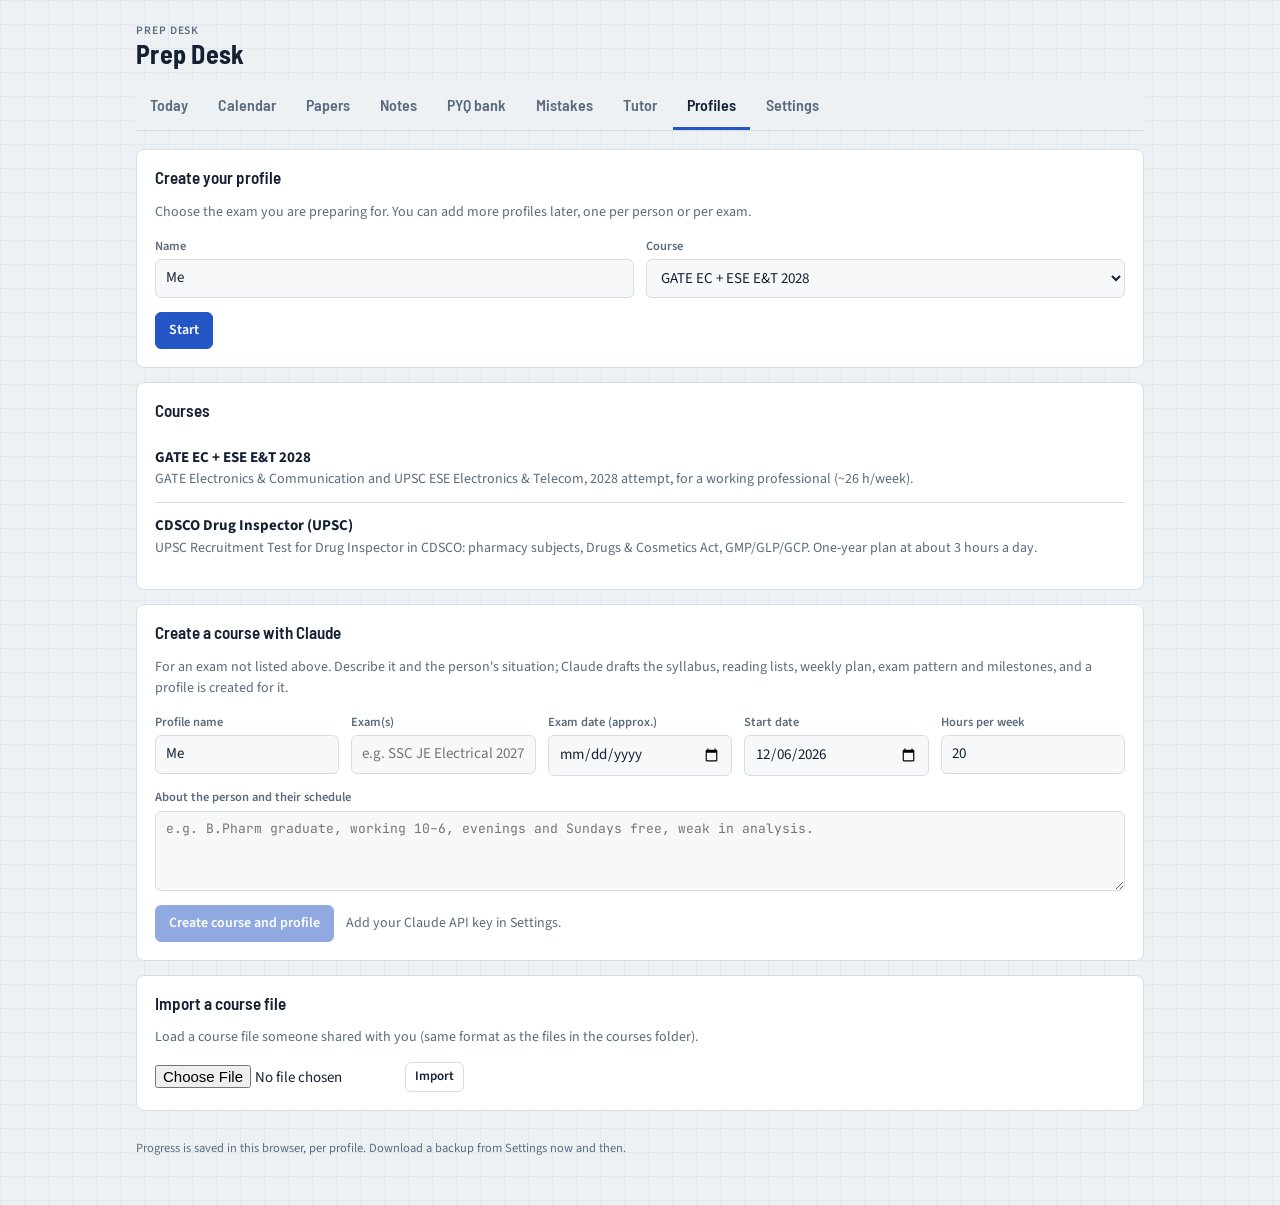
==== index.html @ 65c8bf04 "Prep Desk: exam-prep planner with profiles, two courses, ponytail and graphify - Static app (index.h" ====
<!doctype html>
<html lang="en">
<head>
<meta charset="utf-8">
<meta name="viewport" content="width=device-width,initial-scale=1,viewport-fit=cover">
<title>Prep Desk</title>
<meta name="description" content="Exam prep planner with daily study links, no-repeat weekend papers, PYQ bank, subject notes and an AI tutor.">
<meta name="color-scheme" content="light dark">
<link rel="icon" href="data:image/svg+xml,%3Csvg xmlns='http://www.w3.org/2000/svg' viewBox='0 0 32 32'%3E%3Crect width='32' height='32' rx='7' fill='%232457c5'/%3E%3Cpath d='M8 9h16M8 16h16M8 23h10' stroke='white' stroke-width='3' stroke-linecap='round'/%3E%3C/svg%3E">
<link rel="preconnect" href="https://fonts.googleapis.com">
<link rel="preconnect" href="https://fonts.gstatic.com" crossorigin>
<link rel="stylesheet" href="https://fonts.googleapis.com/css2?family=Barlow+Semi+Condensed:wght@500;600;700&family=Source+Sans+3:wght@400;600;700&family=JetBrains+Mono:wght@500&display=swap">
<style>html{-webkit-text-size-adjust:100%}body{margin:0}[hidden]{display:none!important}img{max-width:100%}:root{padding-top:env(safe-area-inset-top,0px);padding-bottom:env(safe-area-inset-bottom,0px)}</style>
<link rel="stylesheet" href="styles.css">
</head>
<body>
<div class="wrap">
  <header class="top">
    <div>
      <div class="label">Prep Desk</div>
      <h1 id="coursename">Prep Desk</h1>
      <div class="sync" id="sync">Loading…</div>
    </div>
    <div class="topright"><div class="profbar" id="profbar"></div><div class="countdowns" id="countdowns"></div></div>
  </header>
  <nav class="tabs" role="tablist" id="tabs">
    <button role="tab" data-tab="today" aria-selected="true">Today</button>
    <button role="tab" data-tab="calendar" aria-selected="false">Calendar</button>
    <button role="tab" data-tab="papers" aria-selected="false">Papers</button>
    <button role="tab" data-tab="notes" aria-selected="false">Notes</button>
    <button role="tab" data-tab="bank" aria-selected="false">PYQ bank</button>
    <button role="tab" data-tab="mistakes" aria-selected="false">Mistakes</button>
    <button role="tab" data-tab="tutor" aria-selected="false">Tutor</button>
    <button role="tab" data-tab="courses" aria-selected="false">Profiles</button>
    <button role="tab" data-tab="settings" aria-selected="false">Settings</button>
  </nav>
  <main id="view"><div class="empty">Loading your course…</div></main>
  <footer>Progress is saved in this browser, per profile. Download a backup from Settings now and then.</footer>
</div>
<div class="toast" id="toast" role="status" hidden></div>
<script src="store.js"></script>
<script src="app.js"></script>
</body>
</html>
---- styles.css ----
/* Prep Desk — engineering-notebook look: sticky tab strip over one working column, graph-paper ground, white sheets for tasks */
:root{
  --bg:#eef1f4; --surface:#ffffff; --surface2:#f6f8fa; --ink:#142133; --muted:#5a6b7d; --line:#d6dde5;
  --accent:#2457c5; --accent-soft:rgba(36,87,197,.10); --accent-ink:#ffffff;
  --test:#b85a1a; --test-soft:rgba(184,90,26,.11); --ok:#2b7d47; --ok-soft:rgba(43,125,71,.12); --bad:#b83434; --bad-soft:rgba(184,52,52,.10);
  --grid:rgba(36,87,197,.055);
  --c1:#2457c5; --c2:#0f8a8a; --c3:#7a4cc2; --c4:#b8861a; --c5:#c2482f; --c6:#3d8a2f; --c7:#b33a7a; --c8:#4a6a8f;
  --f-display:"Barlow Semi Condensed","Arial Narrow",system-ui,sans-serif;
  --f-body:"Source Sans 3",system-ui,-apple-system,"Segoe UI",sans-serif;
  --f-mono:"JetBrains Mono",ui-monospace,"SFMono-Regular",Menlo,monospace;
  --r:8px;
}
@media (prefers-color-scheme: dark){:root:not([data-theme="light"]){
  --bg:#0e151e; --surface:#16202b; --surface2:#1c2733; --ink:#e3eaf2; --muted:#93a3b5; --line:#2a3746;
  --accent:#7aa2ff; --accent-soft:rgba(122,162,255,.14); --accent-ink:#0b1424;
  --test:#eb9a5e; --test-soft:rgba(235,154,94,.14); --ok:#62c482; --ok-soft:rgba(98,196,130,.14); --bad:#f07373; --bad-soft:rgba(240,115,115,.13);
  --grid:rgba(122,162,255,.05);
  --c1:#7aa2ff; --c2:#4fc9c9; --c3:#b293f0; --c4:#e2b850; --c5:#f08a6e; --c6:#7fcf6c; --c7:#ec82bd; --c8:#9ab4d4;
  color-scheme:dark}}
:root[data-theme="dark"]{
  --bg:#0e151e; --surface:#16202b; --surface2:#1c2733; --ink:#e3eaf2; --muted:#93a3b5; --line:#2a3746;
  --accent:#7aa2ff; --accent-soft:rgba(122,162,255,.14); --accent-ink:#0b1424;
  --test:#eb9a5e; --test-soft:rgba(235,154,94,.14); --ok:#62c482; --ok-soft:rgba(98,196,130,.14); --bad:#f07373; --bad-soft:rgba(240,115,115,.13);
  --grid:rgba(122,162,255,.05);
  --c1:#7aa2ff; --c2:#4fc9c9; --c3:#b293f0; --c4:#e2b850; --c5:#f08a6e; --c6:#7fcf6c; --c7:#ec82bd; --c8:#9ab4d4;
  color-scheme:dark}
*{box-sizing:border-box}
body{background:var(--bg);color:var(--ink);font-family:var(--f-body);font-size:15px;line-height:1.5;
  background-image:linear-gradient(var(--grid) 1px,transparent 1px),linear-gradient(90deg,var(--grid) 1px,transparent 1px);background-size:24px 24px}
.wrap{max-width:1040px;margin:0 auto;padding-inline:16px;padding-block:0 48px}
h1,h2,h3{font-family:var(--f-display);text-wrap:balance;margin:0;line-height:1.15}
h1{font-size:26px;font-weight:700;letter-spacing:.01em}
h2{font-size:21px;font-weight:600}
h3{font-size:17px;font-weight:600}
.mono,.num{font-family:var(--f-mono);font-variant-numeric:tabular-nums}
.muted{color:var(--muted)}
.label{font-size:11.5px;letter-spacing:.08em;text-transform:uppercase;color:var(--muted);font-weight:600}
a{color:var(--accent)}
button,input,select,textarea{font:inherit;color:inherit}
:focus-visible{outline:2px solid var(--accent);outline-offset:2px}

header.top{display:flex;flex-wrap:wrap;align-items:flex-end;justify-content:space-between;gap:12px;padding-block:22px 14px}
.countdowns{display:flex;gap:10px;flex-wrap:wrap}
.cd{background:var(--surface);border:1px solid var(--line);border-radius:var(--r);padding:6px 12px;display:flex;flex-direction:column;min-width:108px}
.cd b{font-family:var(--f-mono);font-size:18px;font-weight:500}
.cd span{font-size:11.5px;color:var(--muted)}

nav.tabs{position:sticky;top:env(safe-area-inset-top,0px);z-index:5;background:var(--bg);display:flex;gap:2px;overflow-x:auto;border-bottom:1px solid var(--line);margin-bottom:18px;scrollbar-width:none}
nav.tabs button{background:none;border:0;padding:10px 14px;font-family:var(--f-display);font-size:16px;font-weight:600;color:var(--muted);cursor:pointer;border-bottom:3px solid transparent;white-space:nowrap}
nav.tabs button[aria-selected="true"]{color:var(--ink);border-bottom-color:var(--accent)}
nav.tabs .badge{font-family:var(--f-mono);font-size:11px;background:var(--bad-soft);color:var(--bad);padding:1px 6px;border-radius:10px;margin-left:4px}

.sheet{background:var(--surface);border:1px solid var(--line);border-radius:var(--r);padding:18px}
.stack{display:flex;flex-direction:column;gap:14px}
.row{display:flex;gap:12px;flex-wrap:wrap;align-items:center}
.grid2{display:grid;grid-template-columns:minmax(0,1.6fr) minmax(0,1fr);gap:16px;align-items:start}
@media (max-width:820px){.grid2{grid-template-columns:minmax(0,1fr)}}

.btn{display:inline-flex;align-items:center;gap:6px;border:1px solid var(--line);background:var(--surface);padding:7px 13px;border-radius:6px;cursor:pointer;font-weight:600;font-size:14px;text-decoration:none;color:var(--ink)}
.btn:hover{border-color:var(--accent)}
.btn.primary{background:var(--accent);border-color:var(--accent);color:var(--accent-ink)}
.btn.test{background:var(--test);border-color:var(--test);color:var(--accent-ink)}
.btn.small{padding:4px 9px;font-size:13px}
.btn:disabled{opacity:.5;cursor:not-allowed}
.chip{display:inline-flex;align-items:center;gap:5px;font-size:13px;padding:3px 10px;border-radius:14px;border:1px solid var(--line);background:var(--surface2);text-decoration:none;color:var(--ink)}
a.chip:hover{border-color:var(--accent)}
.pill{display:inline-block;font-size:11.5px;font-weight:600;letter-spacing:.04em;padding:2px 8px;border-radius:10px;text-transform:uppercase}
.dot{width:9px;height:9px;border-radius:50%;display:inline-block;flex:none}

/* Day plan */
.dayhead{display:flex;justify-content:space-between;align-items:flex-start;gap:12px;flex-wrap:wrap}
.slots{display:flex;flex-direction:column;margin-top:14px;border-top:1px solid var(--line)}
.slot{display:grid;grid-template-columns:108px minmax(0,1fr);gap:14px;padding-block:14px;border-bottom:1px solid var(--line)}
.slot .time{font-family:var(--f-mono);font-size:12.5px;color:var(--muted);padding-top:2px}
.slot .time b{display:block;font-family:var(--f-body);font-size:12px;letter-spacing:.06em;text-transform:uppercase;color:var(--ink);font-weight:700}
.slot .what{display:flex;flex-direction:column;gap:7px;min-width:0}
.slot .title{font-weight:700;font-size:16px}
.slot .subj{display:flex;align-items:center;gap:6px;font-size:13px;color:var(--muted)}
.slot.paper{background:var(--test-soft);margin-inline:-18px;padding-inline:18px;border-bottom-color:transparent}
.links{display:flex;gap:6px;flex-wrap:wrap}
@media (max-width:520px){.slot{grid-template-columns:minmax(0,1fr);gap:4px}}
.donebar{display:flex;gap:10px;align-items:center;flex-wrap:wrap;margin-top:14px}
.donebar input[type=number]{width:72px;padding:6px 8px;border:1px solid var(--line);border-radius:6px;background:var(--surface2)}
.check{display:inline-flex;align-items:center;gap:8px;font-weight:600;cursor:pointer}
.check input{width:18px;height:18px;accent-color:var(--ok)}
.done-flag{color:var(--ok);font-weight:700}

/* Stats */
.stats{display:grid;grid-template-columns:repeat(2,minmax(0,1fr));gap:10px}
.stat{background:var(--surface2);border-radius:6px;padding:10px 12px}
.stat b{display:block;font-family:var(--f-mono);font-size:20px;font-weight:500}
.stat span{font-size:12.5px;color:var(--muted)}
.meter{height:6px;background:var(--line);border-radius:3px;overflow:hidden;margin-top:6px}
.meter i{display:block;height:100%;background:var(--accent)}

/* Calendar */
.calhead{display:flex;justify-content:space-between;align-items:center;gap:10px;margin-bottom:12px;flex-wrap:wrap}
.calwrap{overflow-x:auto}
.cal{display:grid;grid-template-columns:repeat(7,minmax(44px,1fr));gap:4px;min-width:330px}
.cal .dow{font-size:11.5px;text-align:center;color:var(--muted);font-weight:600;letter-spacing:.06em;text-transform:uppercase;padding-bottom:4px}
.cell{min-height:74px;background:var(--surface);border:1px solid var(--line);border-radius:6px;padding:5px 6px;cursor:pointer;display:flex;flex-direction:column;gap:3px;text-align:left;font-size:12px;overflow:hidden;min-width:0}
.cell:hover{border-color:var(--accent)}
.cell.out{background:transparent;border-style:dashed;opacity:.45}
.cell.today{outline:2px solid var(--accent);outline-offset:-1px}
.cell.sel{background:var(--accent-soft)}
.cell .d{font-family:var(--f-mono);font-size:12px;display:flex;justify-content:space-between}
.cell .s{display:flex;align-items:center;gap:4px;color:var(--muted);white-space:nowrap;overflow:hidden;text-overflow:ellipsis;font-size:11.5px}
.cell .t{font-size:10.5px;font-weight:700;color:var(--test)}
.cell .m{font-size:10.5px;font-weight:700;color:var(--bad)}
.cell.done .d::after{content:"✓";color:var(--ok);font-weight:700}
@media (max-width:520px){.cell{min-height:56px}.cell .s span:last-child{display:none}}
.legend{display:flex;gap:12px;flex-wrap:wrap;margin-top:12px;font-size:12.5px;color:var(--muted)}
.legend span{display:inline-flex;align-items:center;gap:5px}

/* Papers */
.plist{display:flex;flex-direction:column}
.pitem{display:grid;grid-template-columns:minmax(0,1fr) auto;gap:10px;align-items:center;padding-block:12px;border-bottom:1px solid var(--line)}
.pitem:last-child{border-bottom:0}
.score{font-family:var(--f-mono);font-size:15px}
.progress{font-family:var(--f-mono);font-size:13px;color:var(--muted)}
.notice{border:1px solid var(--line);border-left:4px solid var(--accent);background:var(--surface);border-radius:6px;padding:10px 14px;font-size:14px}
.notice.warn{border-left-color:var(--test)}
.notice.err{border-left-color:var(--bad)}

/* Test */
.testbar{display:flex;justify-content:space-between;align-items:center;gap:10px;flex-wrap:wrap;position:sticky;top:calc(env(safe-area-inset-top,0px) + 46px);background:var(--bg);padding-block:8px;z-index:4}
.timer{font-family:var(--f-mono);font-size:20px}
.timer.low{color:var(--bad)}
.qlayout{display:grid;grid-template-columns:minmax(0,1fr) 230px;gap:16px;align-items:start}
@media (max-width:820px){.qlayout{grid-template-columns:minmax(0,1fr)}}
.qmeta{display:flex;gap:8px;flex-wrap:wrap;align-items:center;font-size:13px;color:var(--muted)}
.stem{white-space:pre-wrap;font-size:16px;line-height:1.6;margin-block:12px;overflow-wrap:anywhere}
.opts{display:flex;flex-direction:column;gap:8px}
.opt{display:flex;gap:10px;align-items:flex-start;padding:10px 12px;border:1px solid var(--line);border-radius:6px;cursor:pointer;background:var(--surface2)}
.opt:hover{border-color:var(--accent)}
.opt input{margin-top:4px;accent-color:var(--accent)}
.opt .k{font-family:var(--f-mono);font-weight:500;color:var(--muted)}
.opt.right{border-color:var(--ok);background:var(--ok-soft)}
.opt.wrong{border-color:var(--bad);background:var(--bad-soft)}
.natin{padding:9px 12px;border:1px solid var(--line);border-radius:6px;background:var(--surface2);width:180px;font-family:var(--f-mono)}
.palette{display:grid;grid-template-columns:repeat(6,1fr);gap:5px}
.palette button{aspect-ratio:1;border:1px solid var(--line);background:var(--surface2);border-radius:5px;font-family:var(--f-mono);font-size:12px;cursor:pointer;padding:0}
.palette button.ans{background:var(--ok-soft);border-color:var(--ok)}
.palette button.mark{background:var(--test-soft);border-color:var(--test)}
.palette button.cur{outline:2px solid var(--accent)}
.palette button.r-ok{background:var(--ok-soft);border-color:var(--ok)}
.palette button.r-bad{background:var(--bad-soft);border-color:var(--bad)}
.expl{background:var(--surface2);border-radius:6px;padding:10px 12px;font-size:14px;white-space:pre-wrap;overflow-wrap:anywhere}
.subjtable{width:100%;border-collapse:collapse;font-size:14px}
.subjtable td,.subjtable th{padding:6px 4px;border-bottom:1px solid var(--line);text-align:left}
.subjtable td.n{text-align:right;font-family:var(--f-mono)}
.bar{height:6px;border-radius:3px;background:var(--line);overflow:hidden;min-width:60px}
.bar i{display:block;height:100%}

/* Forms */
.field{display:flex;flex-direction:column;gap:4px;min-width:0}
.field label{font-size:12.5px;font-weight:600;color:var(--muted)}
.field select,.field input,.field textarea{padding:7px 10px;border:1px solid var(--line);border-radius:6px;background:var(--surface2)}
.field textarea{min-height:160px;resize:vertical;font-family:var(--f-mono);font-size:13px}

/* Tutor */
.chat{display:flex;flex-direction:column;gap:10px;max-height:62vh;overflow-y:auto;padding:4px}
.msg{max-width:88%;padding:10px 13px;border-radius:10px;white-space:pre-wrap;overflow-wrap:anywhere;font-size:14.5px}
.msg.me{align-self:flex-end;background:var(--accent);color:var(--accent-ink)}
.msg.ai{align-self:flex-start;background:var(--surface2);border:1px solid var(--line)}
.composer{display:flex;gap:8px;margin-top:12px}
.composer textarea{flex:1;min-width:0;padding:9px 12px;border:1px solid var(--line);border-radius:8px;background:var(--surface2);resize:none;height:46px}
.spin{display:inline-block;width:14px;height:14px;border:2px solid var(--line);border-top-color:var(--accent);border-radius:50%;animation:sp 0.8s linear infinite;vertical-align:-2px}
@keyframes sp{to{transform:rotate(360deg)}}
@media (prefers-reduced-motion: reduce){.spin{animation:none}}
.empty{color:var(--muted);padding:18px 0;font-size:14px}
.sync{font-size:12px;color:var(--muted)}

/* ---- additions for the multi-course app ---- */
.small{font-size:14px}.tiny{font-size:12.5px}.b{font-weight:700}
.ell{overflow:hidden;text-overflow:ellipsis;white-space:nowrap}
.row.spread{justify-content:space-between}
.btn.left{justify-content:flex-start;text-align:left}
.btn.ghost{background:transparent;border-color:transparent;color:var(--muted)}
.btn.ghost:hover{color:var(--bad);border-color:var(--line)}
button.chip{cursor:pointer;font:inherit;font-size:13px}
button.chip:hover{border-color:var(--accent)}
.pill.pa{background:var(--accent-soft);color:var(--accent)}
.pill.pt{background:var(--test-soft);color:var(--test)}
.pill.ms{background:var(--bad-soft);color:var(--bad);margin-top:6px}
.score.big{font-size:28px}
.lt{color:var(--test);font-weight:700}.lm{color:var(--bad);font-weight:700}
.subjtable th.n{text-align:right}
.coursebar{display:flex;align-items:center;gap:8px;flex-wrap:wrap}
.notes{display:grid;grid-template-columns:240px minmax(0,1fr);gap:16px;align-items:start}
@media (max-width:820px){.notes{grid-template-columns:minmax(0,1fr)}.nlist{display:flex!important;flex-direction:row!important;overflow-x:auto;gap:6px}.nsub{white-space:nowrap}}
.nlist{display:flex;flex-direction:column;gap:2px;padding:8px;position:sticky;top:calc(env(safe-area-inset-top,0px) + 56px);max-height:calc(100vh - 80px);overflow-y:auto}
.nsub{display:flex;align-items:center;gap:8px;text-align:left;background:none;border:0;padding:7px 9px;border-radius:6px;cursor:pointer;font-size:14px;color:var(--ink)}
.nsub:hover{background:var(--surface2)}
.nsub.on{background:var(--accent-soft);font-weight:700}
.nsec h3{margin-bottom:6px}
.nsec ul{margin:0;padding-left:20px;display:flex;flex-direction:column;gap:7px;max-width:72ch}
.nsec li{line-height:1.55}
.topics{margin:8px 0 0;padding-left:22px;display:flex;flex-direction:column;gap:4px;font-size:14px}
.grid-form{display:grid;grid-template-columns:repeat(auto-fit,minmax(180px,1fr));gap:12px}
.grid-form .wide{grid-column:1/-1}
code{font-family:var(--f-mono);font-size:.9em;background:var(--surface2);padding:1px 5px;border-radius:4px}
.toast{position:fixed;left:50%;bottom:calc(20px + env(safe-area-inset-bottom,0px));transform:translateX(-50%);background:var(--ink);color:var(--bg);padding:10px 16px;border-radius:8px;font-size:14px;z-index:20;max-width:calc(100vw - 32px);box-shadow:0 6px 24px rgba(0,0,0,.18)}
footer{margin-top:28px;font-size:12.5px;color:var(--muted)}
/* sub-topic reading checklist */
.readlist{display:flex;flex-direction:column;gap:2px;background:var(--surface2);border:1px solid var(--line);border-radius:6px;padding:8px 10px;margin-block:2px}
.readlist .label{margin-bottom:4px}
.ri{display:flex;align-items:flex-start;gap:9px;padding:4px 2px;font-size:14.5px;line-height:1.45;cursor:pointer}
.ri input{width:17px;height:17px;margin-top:2px;flex:none;accent-color:var(--ok)}
.ri span{flex:1;min-width:0}
.ri.on span{color:var(--muted);text-decoration:line-through;text-decoration-color:var(--line)}
.ri .yt{flex:none;text-decoration:none;font-size:12px;color:var(--muted);padding:2px 6px;border:1px solid var(--line);border-radius:10px}
.ri .yt:hover{color:var(--accent);border-color:var(--accent)}
.readlist details summary{cursor:pointer;padding-top:4px}
.topicbox{border:1px solid var(--line);border-radius:6px;padding:8px 10px;background:var(--surface)}
.topicbox summary{cursor:pointer;display:flex;justify-content:space-between;gap:10px;align-items:center}
.topicbox[open] summary{margin-bottom:6px}

/* ---- profiles ---- */
.topright{display:flex;flex-direction:column;align-items:flex-end;gap:10px;min-width:0}
.profbar{display:flex;align-items:center;gap:8px;min-width:0;max-width:100%}
.profbar select{padding:6px 10px;border:1px solid var(--line);border-radius:6px;background:var(--surface);font-weight:600;max-width:min(360px,80vw);text-overflow:ellipsis}
@media (max-width:640px){.topright{align-items:flex-start;width:100%}}
input.inline{padding:6px 9px;border:1px solid var(--line);border-radius:6px;background:var(--surface2);min-width:0;width:180px}
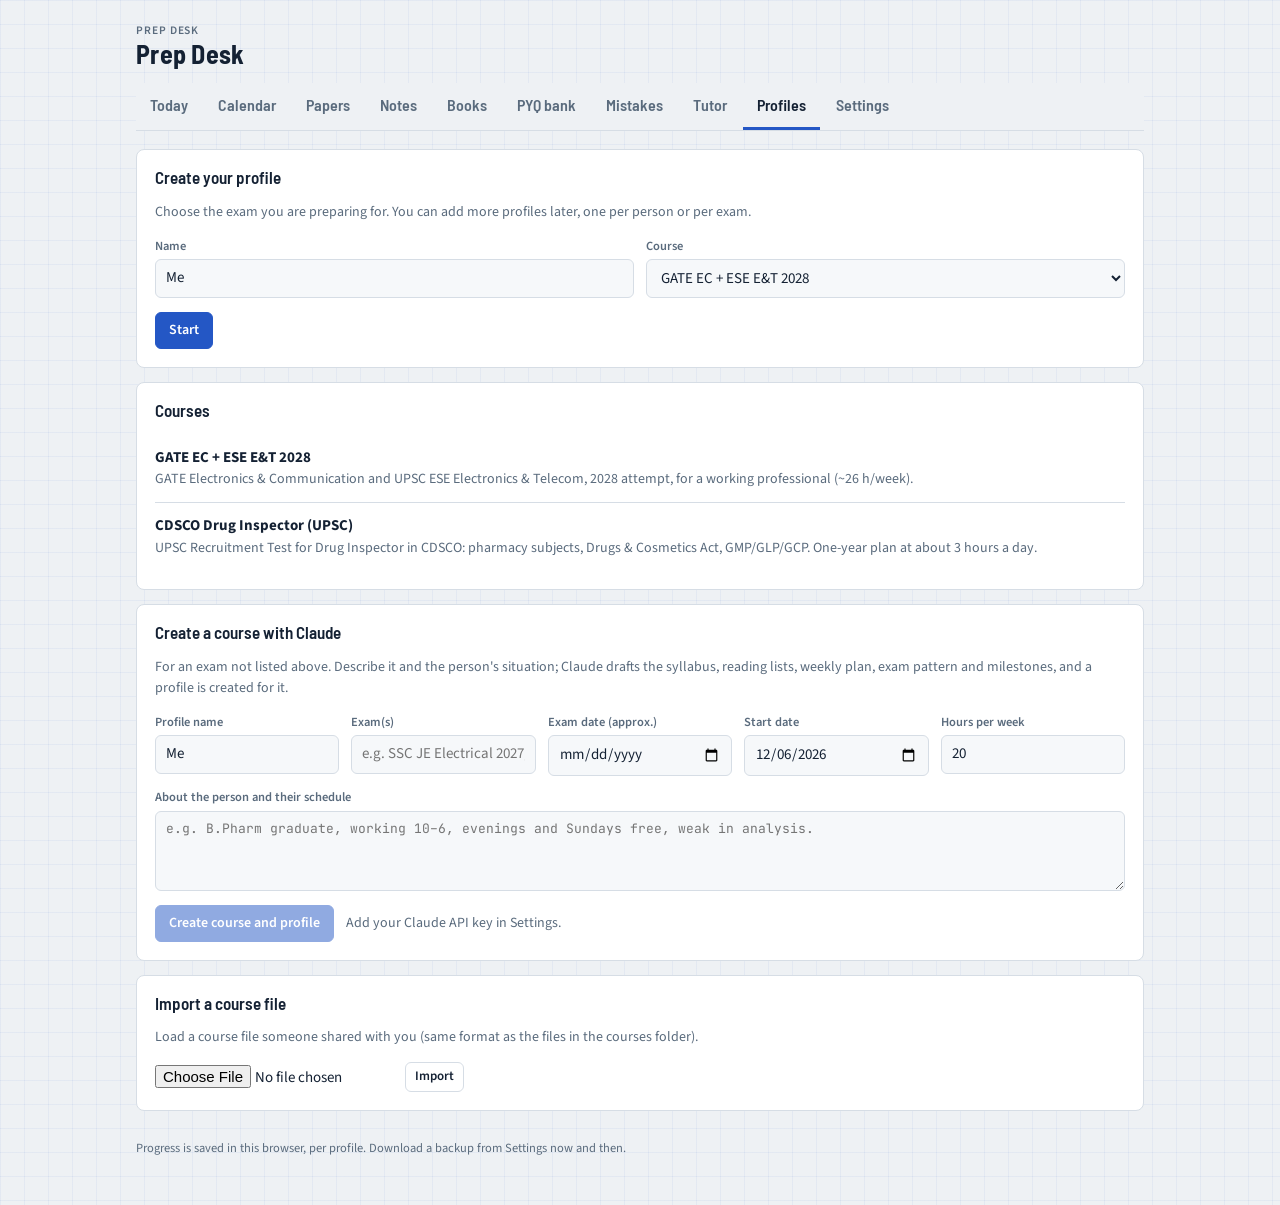
==== commit 32116eda: "Notes and Books: key points, sources and own notes per topic; library with chapter tracking - Course" ====
--- a/index.html
+++ b/index.html
@@ -28,6 +28,7 @@
     <button role="tab" data-tab="calendar" aria-selected="false">Calendar</button>
     <button role="tab" data-tab="papers" aria-selected="false">Papers</button>
     <button role="tab" data-tab="notes" aria-selected="false">Notes</button>
+    <button role="tab" data-tab="books" aria-selected="false">Books</button>
     <button role="tab" data-tab="bank" aria-selected="false">PYQ bank</button>
     <button role="tab" data-tab="mistakes" aria-selected="false">Mistakes</button>
     <button role="tab" data-tab="tutor" aria-selected="false">Tutor</button>
--- a/styles.css
+++ b/styles.css
@@ -222,3 +222,13 @@
 .profbar select{padding:6px 10px;border:1px solid var(--line);border-radius:6px;background:var(--surface);font-weight:600;max-width:min(360px,80vw);text-overflow:ellipsis}
 @media (max-width:640px){.topright{align-items:flex-start;width:100%}}
 input.inline{padding:6px 9px;border:1px solid var(--line);border-radius:6px;background:var(--surface2);min-width:0;width:180px}
+
+/* ---- notes and books ---- */
+.grow{flex:1;min-width:200px}
+.topicbody{padding-top:4px}
+.kp{margin:4px 0 0;padding-left:20px;display:flex;flex-direction:column;gap:5px;max-width:75ch}
+.kp li{line-height:1.5}
+textarea.mynote{min-height:96px;font-family:var(--f-body);font-size:14.5px;line-height:1.5;resize:vertical}
+.chrow{display:flex;flex-direction:column;gap:2px;padding-block:4px;border-top:1px solid var(--line)}
+.chrow:first-of-type{border-top:0}
+.chip.tiny{font-size:12px;padding:2px 8px}
